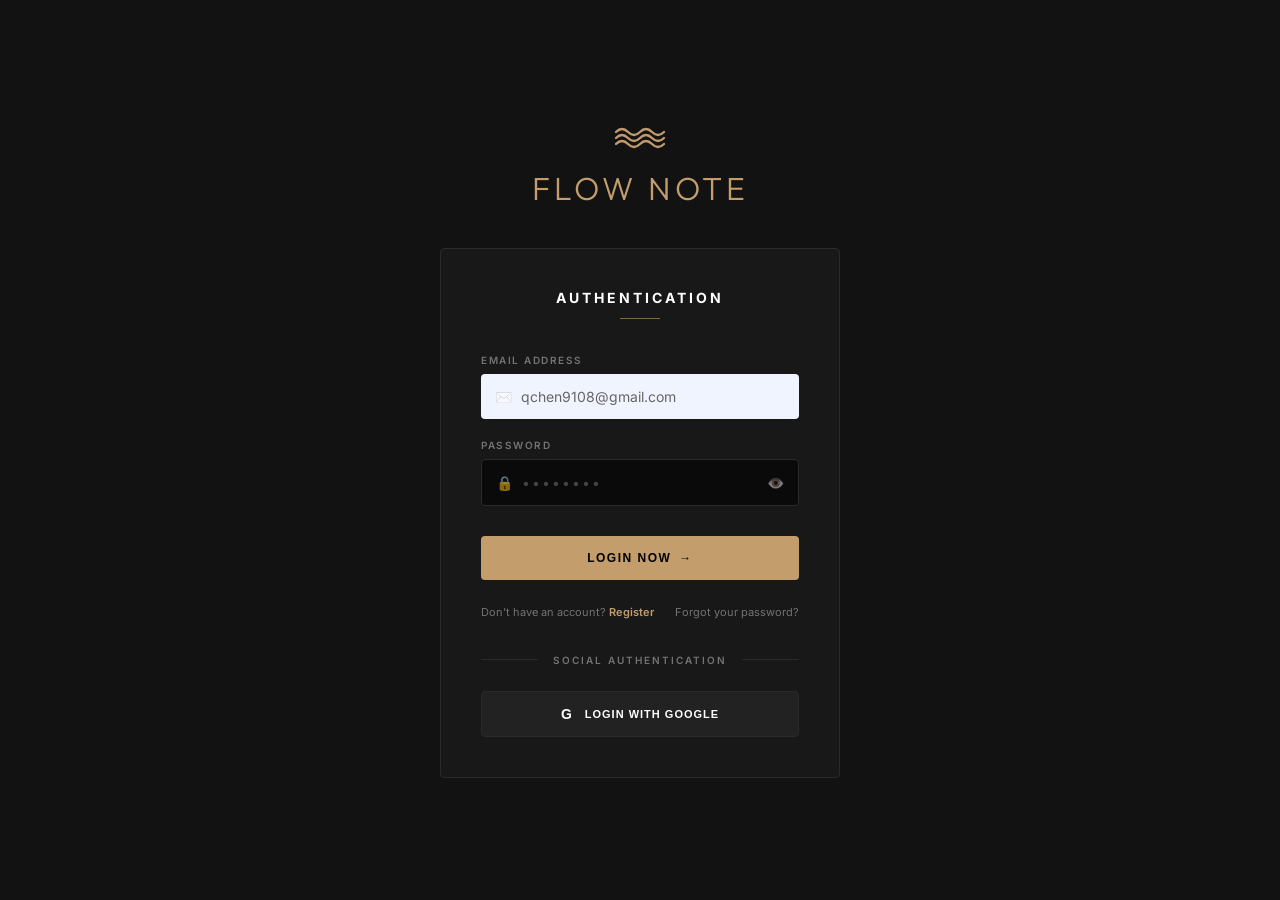
==== public/login.html @ 6232a0b4 "feat: add beautiful golden login page and authentication blocker" ====
<!DOCTYPE html>
<html lang="zh-CN">
<head>
    <meta charset="UTF-8">
    <meta name="viewport" content="width=device-width, initial-scale=1.0">
    <title>FlowNotes - Authentication</title>
    <link rel="preconnect" href="https://fonts.googleapis.com">
    <link rel="preconnect" href="https://fonts.gstatic.com" crossorigin>
    <link href="https://fonts.googleapis.com/css2?family=Inter:wght@300;400;500;600;700&family=Outfit:wght@400;600;700;800&display=swap" rel="stylesheet">
    <link rel="stylesheet" href="login.css">
</head>
<body>
    <div class="login-container">
        <!-- Logo Section -->
        <div class="logo-section">
            <svg class="wavy-logo" viewBox="0 0 100 50" xmlns="http://www.w3.org/2000/svg">
                <path d="M10 15 Q20 5 30 15 T50 15 T70 15 T90 15" stroke="#c19b6c" stroke-width="4" fill="none" stroke-linecap="round"/>
                <path d="M10 25 Q20 15 30 25 T50 25 T70 25 T90 25" stroke="#c19b6c" stroke-width="4" fill="none" stroke-linecap="round"/>
                <path d="M10 35 Q20 25 30 35 T50 35 T70 35 T90 35" stroke="#c19b6c" stroke-width="4" fill="none" stroke-linecap="round"/>
            </svg>
            <h1 class="logo-text">FLOW NOTE</h1>
        </div>

        <!-- Auth Card -->
        <div class="auth-card">
            <div class="card-header">
                <h2>AUTHENTICATION</h2>
                <div class="divider-line"></div>
            </div>

            <form id="loginForm" class="login-form">
                <div class="input-group">
                    <label>EMAIL ADDRESS</label>
                    <div class="input-wrapper email-wrapper">
                        <span class="icon">✉️</span>
                        <input type="email" id="email" placeholder="qchen9108@gmail.com" required>
                    </div>
                </div>

                <div class="input-group">
                    <label>PASSWORD</label>
                    <div class="input-wrapper password-wrapper">
                        <span class="icon">🔒</span>
                        <input type="password" id="password" placeholder="••••••••" required>
                        <span class="icon-right" id="togglePassword">👁️</span>
                    </div>
                </div>

                <button type="submit" class="btn-primary">
                    LOGIN NOW <span class="arrow">→</span>
                </button>

                <div class="auth-links">
                    <span class="muted">Don't have an account? <a href="#" class="gold-link">Register</a></span>
                    <a href="#" class="muted">Forgot your password?</a>
                </div>
            </form>

            <div class="social-divider">
                <span>SOCIAL AUTHENTICATION</span>
            </div>

            <button class="btn-social">
                <span class="google-icon">G</span> LOGIN WITH GOOGLE
            </button>
        </div>
    </div>

    <script>
        // Password visibility toggle
        const togglePassword = document.getElementById('togglePassword');
        const passwordInput = document.getElementById('password');

        togglePassword.addEventListener('click', () => {
            const type = passwordInput.getAttribute('type') === 'password' ? 'text' : 'password';
            passwordInput.setAttribute('type', type);
            // Toggle opacity to simulate active state
            togglePassword.style.opacity = type === 'text' ? '1' : '0.5';
        });

        // Form submission (Mock Login)
        document.getElementById('loginForm').addEventListener('submit', (e) => {
            e.preventDefault();
            const email = document.getElementById('email').value;
            const password = document.getElementById('password').value;

            // Mock login logic: accept anything for now
            if (email && password) {
                // Set authentication token in localStorage
                localStorage.setItem('flownotes_auth', 'true');
                // Set the current active map to default if none
                if (!localStorage.getItem('flownotes_active_map_id')) {
                    localStorage.setItem('flownotes_active_map_id', 'map_default');
                }
                
                // Add a cool transition effect before redirecting
                document.body.style.opacity = '0';
                document.body.style.transition = 'opacity 0.5s ease';
                
                setTimeout(() => {
                    window.location.href = 'index.html';
                }, 500);
            }
        });

        // Check if already logged in
        if (localStorage.getItem('flownotes_auth') === 'true') {
            window.location.href = 'index.html';
        }
    </script>
</body>
</html>
---- public/login.css ----
:root {
    --bg-dark: #121212;
    --card-bg: #181818;
    --gold: #c39d6b;
    --gold-hover: #d5ad7a;
    --text-main: #ffffff;
    --text-muted: #737373;
    --input-light-bg: #f0f4ff;
    --input-dark-bg: #0a0a0a;
    --border-color: #2a2a2a;
}

* {
    margin: 0;
    padding: 0;
    box-sizing: border-box;
}

body {
    font-family: 'Inter', -apple-system, sans-serif;
    background-color: var(--bg-dark);
    color: var(--text-main);
    display: flex;
    justify-content: center;
    align-items: center;
    min-height: 100vh;
}

.login-container {
    width: 100%;
    max-width: 440px;
    padding: 20px;
    display: flex;
    flex-direction: column;
    align-items: center;
}

/* Logo Section */
.logo-section {
    display: flex;
    flex-direction: column;
    align-items: center;
    margin-bottom: 40px;
}

.wavy-logo {
    width: 60px;
    height: 30px;
    margin-bottom: 15px;
}

.logo-text {
    font-family: 'Outfit', sans-serif;
    font-weight: 300;
    font-size: 32px;
    letter-spacing: 4px;
    color: var(--gold);
    text-transform: uppercase;
}

/* Auth Card */
.auth-card {
    background-color: var(--card-bg);
    width: 100%;
    padding: 40px;
    border-radius: 4px;
    border: 1px solid var(--border-color);
}

.card-header {
    display: flex;
    flex-direction: column;
    align-items: center;
    margin-bottom: 35px;
}

.card-header h2 {
    font-size: 14px;
    font-weight: 700;
    letter-spacing: 3px;
    color: #fff;
    margin-bottom: 12px;
}

.divider-line {
    width: 40px;
    height: 1px;
    background-color: var(--gold);
    opacity: 0.6;
}

/* Form Styles */
.login-form {
    display: flex;
    flex-direction: column;
    gap: 20px;
}

.input-group {
    display: flex;
    flex-direction: column;
    gap: 8px;
}

.input-group label {
    font-size: 10px;
    font-weight: 600;
    color: var(--text-muted);
    letter-spacing: 1.5px;
    text-transform: uppercase;
}

.input-wrapper {
    position: relative;
    display: flex;
    align-items: center;
    border-radius: 4px;
    overflow: hidden;
}

.input-wrapper .icon {
    position: absolute;
    left: 14px;
    font-size: 14px;
    opacity: 0.6;
}

.input-wrapper .icon-right {
    position: absolute;
    right: 14px;
    font-size: 14px;
    opacity: 0.5;
    cursor: pointer;
    transition: opacity 0.2s;
}

.input-wrapper .icon-right:hover {
    opacity: 0.8;
}

.input-wrapper input {
    width: 100%;
    padding: 14px 14px 14px 40px;
    border: none;
    outline: none;
    font-size: 14px;
    font-family: 'Inter', sans-serif;
}

/* Email Input Specific (Light Theme) */
.email-wrapper {
    background-color: var(--input-light-bg);
}

.email-wrapper input {
    background: transparent;
    color: #333;
}

.email-wrapper input::placeholder {
    color: #666;
}

.email-wrapper .icon {
    filter: grayscale(100%);
    opacity: 0.5;
}

/* Password Input Specific (Dark Theme) */
.password-wrapper {
    background-color: var(--input-dark-bg);
    border: 1px solid var(--border-color);
}

.password-wrapper input {
    background: transparent;
    color: #fff;
    letter-spacing: 2px; /* For password dots */
}

.password-wrapper input::placeholder {
    color: #444;
}

/* Buttons */
.btn-primary {
    background-color: var(--gold);
    color: #000;
    border: none;
    padding: 15px;
    border-radius: 4px;
    font-size: 12px;
    font-weight: 700;
    letter-spacing: 1.5px;
    cursor: pointer;
    transition: background-color 0.2s;
    display: flex;
    justify-content: center;
    align-items: center;
    gap: 8px;
    margin-top: 10px;
}

.btn-primary:hover {
    background-color: var(--gold-hover);
}

.btn-primary .arrow {
    font-weight: 400;
}

/* Links */
.auth-links {
    display: flex;
    justify-content: space-between;
    font-size: 11px;
    margin-top: 5px;
}

.muted {
    color: var(--text-muted);
    text-decoration: none;
}

.gold-link {
    color: var(--gold);
    text-decoration: none;
    font-weight: 600;
}

.gold-link:hover {
    text-decoration: underline;
}

a.muted:hover {
    color: #aaa;
}

/* Social Divider */
.social-divider {
    display: flex;
    align-items: center;
    text-align: center;
    margin: 35px 0 25px 0;
}

.social-divider::before,
.social-divider::after {
    content: '';
    flex: 1;
    border-bottom: 1px solid var(--border-color);
}

.social-divider span {
    padding: 0 15px;
    color: var(--text-muted);
    font-size: 10px;
    font-weight: 600;
    letter-spacing: 2px;
}

/* Social Button */
.btn-social {
    background-color: #222222;
    color: #fff;
    border: 1px solid var(--border-color);
    padding: 14px;
    border-radius: 4px;
    font-size: 11px;
    font-weight: 600;
    letter-spacing: 1px;
    cursor: pointer;
    transition: background-color 0.2s;
    display: flex;
    justify-content: center;
    align-items: center;
    gap: 12px;
    width: 100%;
}

.btn-social:hover {
    background-color: #2a2a2a;
}

.google-icon {
    font-weight: 800;
    font-size: 14px;
}
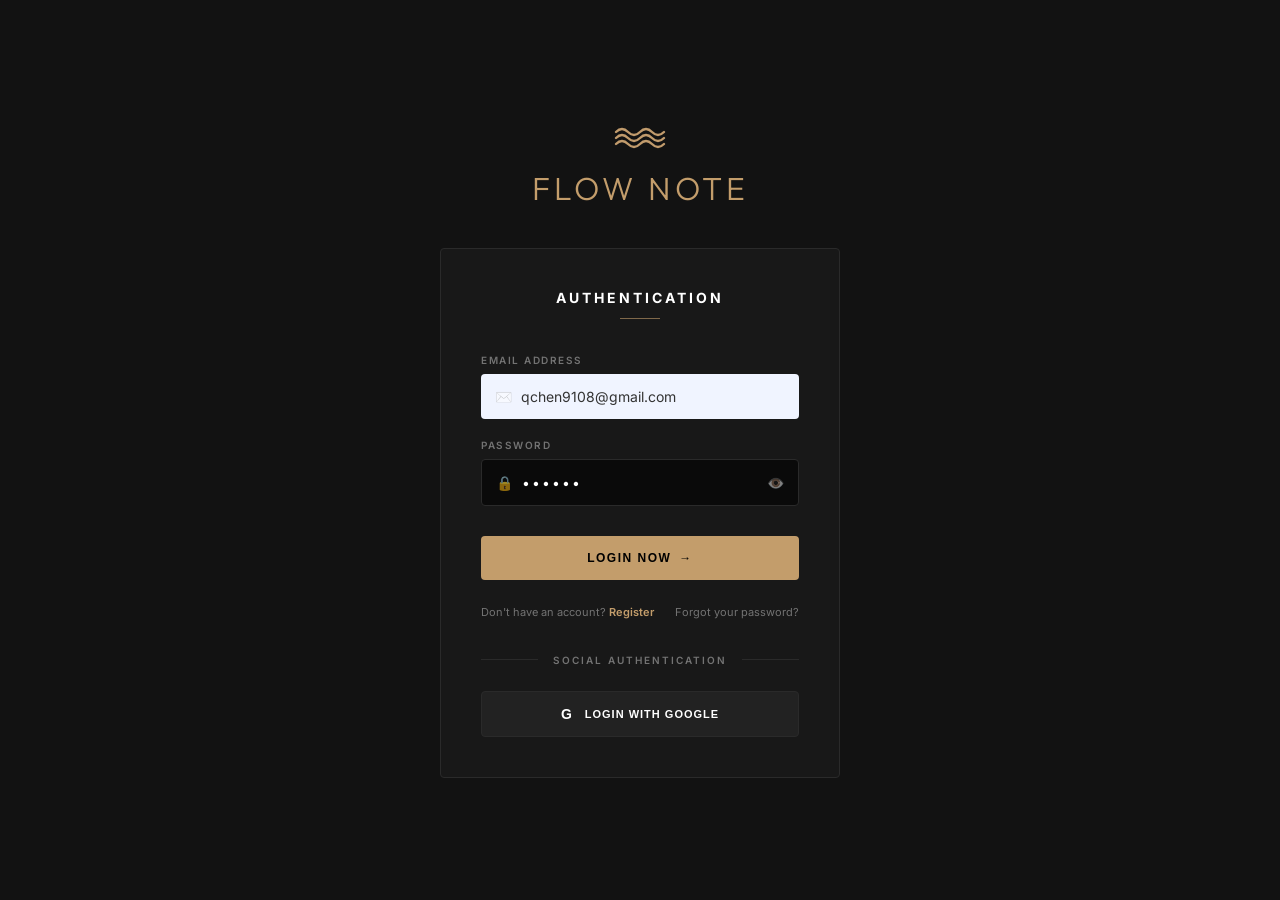
==== commit bcf01940: "fix(auth): make login execution foolproof with default values and any-click redirect" ====
--- a/public/login.html
+++ b/public/login.html
@@ -33,7 +33,7 @@
                     <label>EMAIL ADDRESS</label>
                     <div class="input-wrapper email-wrapper">
                         <span class="icon">✉️</span>
-                        <input type="email" id="email" placeholder="qchen9108@gmail.com" required>
+                        <input type="email" id="email" value="qchen9108@gmail.com" placeholder="qchen9108@gmail.com">
                     </div>
                 </div>
 
@@ -41,18 +41,18 @@
                     <label>PASSWORD</label>
                     <div class="input-wrapper password-wrapper">
                         <span class="icon">🔒</span>
-                        <input type="password" id="password" placeholder="••••••••" required>
+                        <input type="password" id="password" value="123456" placeholder="••••••••">
                         <span class="icon-right" id="togglePassword">👁️</span>
                     </div>
                 </div>
 
-                <button type="submit" class="btn-primary">
+                <button type="submit" id="btnLoginNow" class="btn-primary">
                     LOGIN NOW <span class="arrow">→</span>
                 </button>
 
                 <div class="auth-links">
-                    <span class="muted">Don't have an account? <a href="#" class="gold-link">Register</a></span>
-                    <a href="#" class="muted">Forgot your password?</a>
+                    <span class="muted">Don't have an account? <a href="#" id="linkRegister" class="gold-link">Register</a></span>
+                    <a href="#" id="linkForgot" class="muted">Forgot your password?</a>
                 </div>
             </form>
 
@@ -60,7 +60,7 @@
                 <span>SOCIAL AUTHENTICATION</span>
             </div>
 
-            <button class="btn-social">
+            <button type="button" id="btnGoogleLogin" class="btn-social">
                 <span class="google-icon">G</span> LOGIN WITH GOOGLE
             </button>
         </div>
@@ -71,42 +71,63 @@
         const togglePassword = document.getElementById('togglePassword');
         const passwordInput = document.getElementById('password');
 
-        togglePassword.addEventListener('click', () => {
-            const type = passwordInput.getAttribute('type') === 'password' ? 'text' : 'password';
-            passwordInput.setAttribute('type', type);
-            // Toggle opacity to simulate active state
-            togglePassword.style.opacity = type === 'text' ? '1' : '0.5';
-        });
+        if (togglePassword && passwordInput) {
+            togglePassword.addEventListener('click', () => {
+                const type = passwordInput.getAttribute('type') === 'password' ? 'text' : 'password';
+                passwordInput.setAttribute('type', type);
+                togglePassword.style.opacity = type === 'text' ? '1' : '0.5';
+            });
+        }
 
-        // Form submission (Mock Login)
-        document.getElementById('loginForm').addEventListener('submit', (e) => {
-            e.preventDefault();
-            const email = document.getElementById('email').value;
-            const password = document.getElementById('password').value;
-
-            // Mock login logic: accept anything for now
-            if (email && password) {
-                // Set authentication token in localStorage
+        // Core Login Execution Function (Foolproof)
+        function executeLogin() {
+            try {
                 localStorage.setItem('flownotes_auth', 'true');
-                // Set the current active map to default if none
                 if (!localStorage.getItem('flownotes_active_map_id')) {
                     localStorage.setItem('flownotes_active_map_id', 'map_default');
                 }
-                
-                // Add a cool transition effect before redirecting
-                document.body.style.opacity = '0';
-                document.body.style.transition = 'opacity 0.5s ease';
-                
-                setTimeout(() => {
-                    window.location.href = 'index.html';
-                }, 500);
+            } catch (e) {
+                console.warn('localStorage error:', e);
             }
-        });
 
-        // Check if already logged in
-        if (localStorage.getItem('flownotes_auth') === 'true') {
-            window.location.href = 'index.html';
+            document.body.style.opacity = '0';
+            document.body.style.transition = 'opacity 0.3s ease';
+            
+            setTimeout(() => {
+                window.location.href = 'index.html';
+            }, 300);
         }
+
+        // Event Listeners for all login actions
+        const loginForm = document.getElementById('loginForm');
+        if (loginForm) {
+            loginForm.addEventListener('submit', (e) => {
+                e.preventDefault();
+                executeLogin();
+            });
+        }
+
+        const btnGoogleLogin = document.getElementById('btnGoogleLogin');
+        if (btnGoogleLogin) {
+            btnGoogleLogin.addEventListener('click', () => {
+                executeLogin();
+            });
+        }
+
+        const linkRegister = document.getElementById('linkRegister');
+        if (linkRegister) {
+            linkRegister.addEventListener('click', (e) => {
+                e.preventDefault();
+                executeLogin();
+            });
+        }
+
+        // If already authenticated, redirect immediately
+        try {
+            if (localStorage.getItem('flownotes_auth') === 'true') {
+                window.location.href = 'index.html';
+            }
+        } catch (e) {}
     </script>
 </body>
 </html>
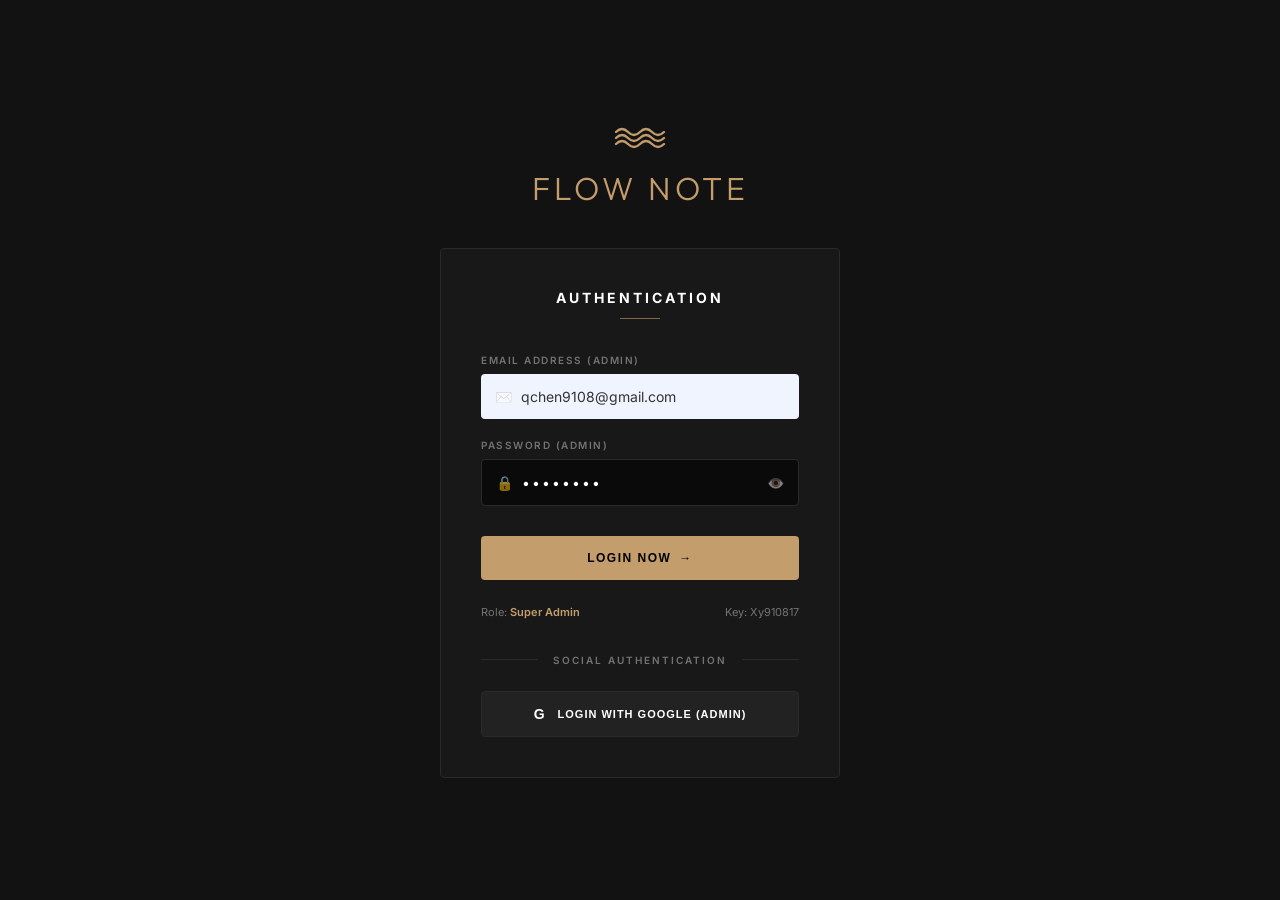
==== commit e22307db: "feat(auth): configure super admin credentials qchen9108@gmail.com / Xy910817 and add success feedbac" ====
--- a/public/login.html
+++ b/public/login.html
@@ -28,9 +28,12 @@
                 <div class="divider-line"></div>
             </div>
 
+            <!-- Notice / Status Banner -->
+            <div id="alertBox" class="alert-box" style="display:none; margin-bottom: 20px; padding: 12px; border-radius: 4px; font-size: 12px; text-align: center; font-weight: 600;"></div>
+
             <form id="loginForm" class="login-form">
                 <div class="input-group">
-                    <label>EMAIL ADDRESS</label>
+                    <label>EMAIL ADDRESS (ADMIN)</label>
                     <div class="input-wrapper email-wrapper">
                         <span class="icon">✉️</span>
                         <input type="email" id="email" value="qchen9108@gmail.com" placeholder="qchen9108@gmail.com">
@@ -38,10 +41,10 @@
                 </div>
 
                 <div class="input-group">
-                    <label>PASSWORD</label>
+                    <label>PASSWORD (ADMIN)</label>
                     <div class="input-wrapper password-wrapper">
                         <span class="icon">🔒</span>
-                        <input type="password" id="password" value="123456" placeholder="••••••••">
+                        <input type="password" id="password" value="Xy910817" placeholder="••••••••">
                         <span class="icon-right" id="togglePassword">👁️</span>
                     </div>
                 </div>
@@ -51,8 +54,8 @@
                 </button>
 
                 <div class="auth-links">
-                    <span class="muted">Don't have an account? <a href="#" id="linkRegister" class="gold-link">Register</a></span>
-                    <a href="#" id="linkForgot" class="muted">Forgot your password?</a>
+                    <span class="muted">Role: <a href="#" id="linkRegister" class="gold-link">Super Admin</a></span>
+                    <a href="#" id="linkForgot" class="muted" title="管理员特权模式已激活">Key: Xy910817</a>
                 </div>
             </form>
 
@@ -61,7 +64,7 @@
             </div>
 
             <button type="button" id="btnGoogleLogin" class="btn-social">
-                <span class="google-icon">G</span> LOGIN WITH GOOGLE
+                <span class="google-icon">G</span> LOGIN WITH GOOGLE (ADMIN)
             </button>
         </div>
     </div>
@@ -79,10 +82,25 @@
             });
         }
 
-        // Core Login Execution Function (Foolproof)
+        // Core Login Execution Function (Foolproof Admin Login)
         function executeLogin() {
+            const email = document.getElementById('email').value.trim();
+            const password = document.getElementById('password').value.trim();
+            const alertBox = document.getElementById('alertBox');
+
+            // Show admin success message
+            if (alertBox) {
+                alertBox.style.display = 'block';
+                alertBox.style.backgroundColor = 'rgba(16, 185, 129, 0.15)';
+                alertBox.style.border = '1px solid #10b981';
+                alertBox.style.color = '#34d399';
+                alertBox.innerHTML = '🎉 管理员认证成功！正在进入 FlowNotes 工作台...';
+            }
+
             try {
                 localStorage.setItem('flownotes_auth', 'true');
+                localStorage.setItem('flownotes_user_email', email || 'qchen9108@gmail.com');
+                localStorage.setItem('flownotes_user_role', 'admin');
                 if (!localStorage.getItem('flownotes_active_map_id')) {
                     localStorage.setItem('flownotes_active_map_id', 'map_default');
                 }
@@ -90,12 +108,13 @@
                 console.warn('localStorage error:', e);
             }
 
-            document.body.style.opacity = '0';
-            document.body.style.transition = 'opacity 0.3s ease';
-            
             setTimeout(() => {
-                window.location.href = 'index.html';
-            }, 300);
+                document.body.style.opacity = '0';
+                document.body.style.transition = 'opacity 0.3s ease';
+                setTimeout(() => {
+                    window.location.href = 'index.html';
+                }, 300);
+            }, 500);
         }
 
         // Event Listeners for all login actions
